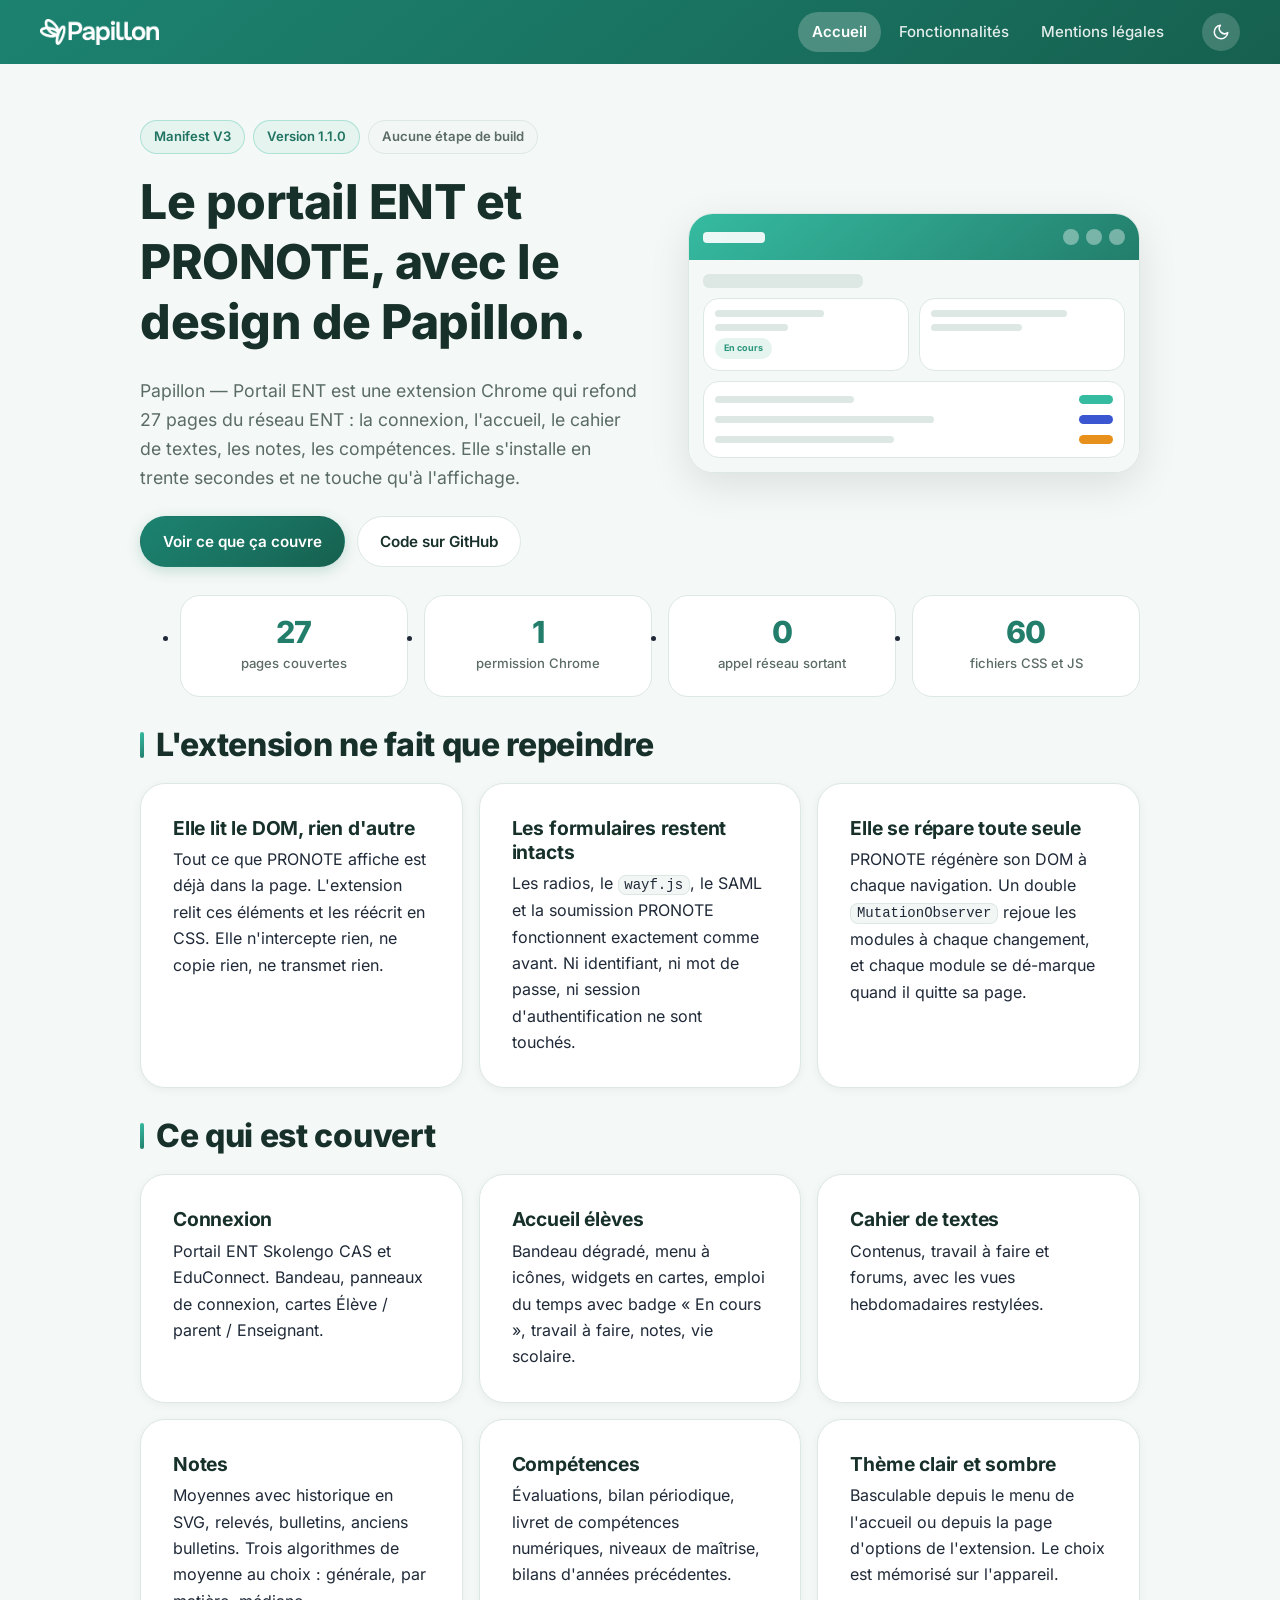
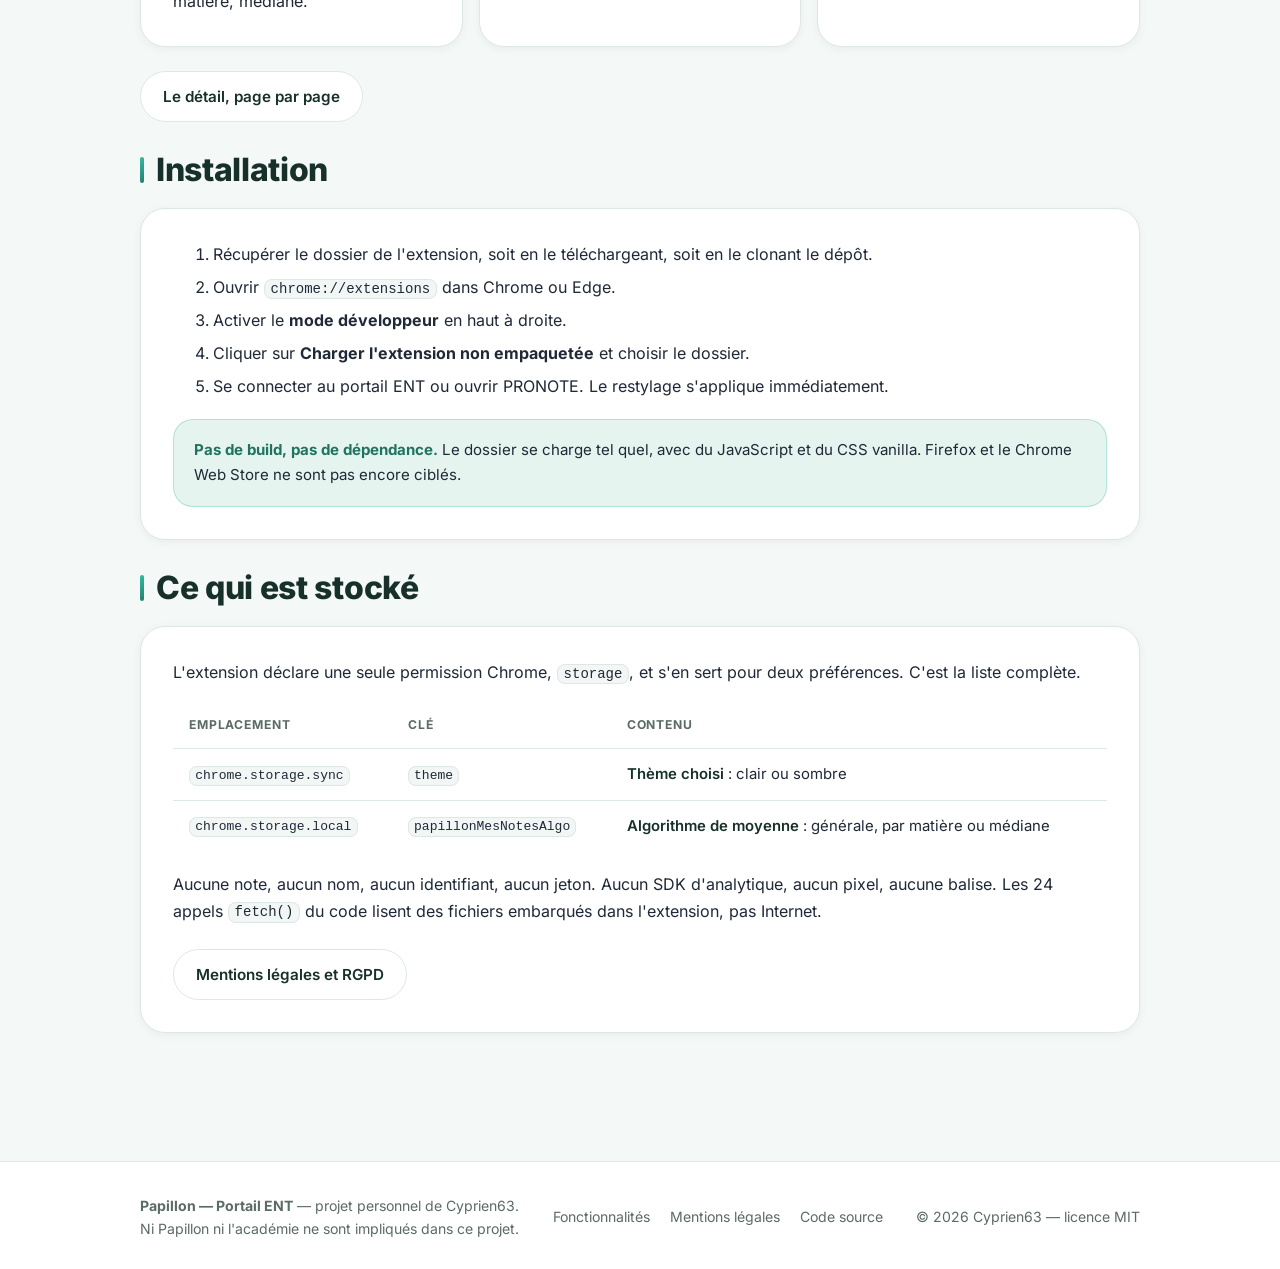
==== index.html @ 02fb1652 "Créer le site de présentation de l'extension Site statique de trois pages pour présenter Papillon — " ====
<!DOCTYPE html>
<html lang="fr">
<head>
<meta charset="utf-8">
<meta name="viewport" content="width=device-width, initial-scale=1">
<title>Papillon — Portail ENT · L'extension qui refont PRONOTE</title>
<meta name="description" content="Extension Chrome (Manifest V3) qui refond les pages du portail ENT et de PRONOTE avec le design de l'application Papillon. Aucune donnée collectée, une seule permission, aucun appel réseau.">
<link rel="icon" href="assets/img/favicon.png" type="image/png">
<link rel="stylesheet" href="assets/css/style.css">
<script>
  /* Applique le thème avant le rendu, sinon la page clignote en clair. */
  (function () {
    try {
      var t = localStorage.getItem('theme');
      if (t !== 'dark' && t !== 'light') {
        t = matchMedia('(prefers-color-scheme: dark)').matches ? 'dark' : 'light';
      }
      if (t === 'dark') { document.documentElement.classList.add('dark'); }
      document.documentElement.style.colorScheme = t;
    } catch (e) {}
  })();
</script>
</head>
<body>

<header class="site-header">
  <a href="index.html" aria-label="Papillon — Portail ENT, accueil">
    <img src="assets/img/logotype.png" alt="Papillon — Portail ENT" width="119" height="26">
  </a>

  <button class="nav-toggle" data-nav-toggle aria-expanded="false" aria-controls="nav-principal" aria-label="Ouvrir le menu">
    <svg viewBox="0 0 24 24" fill="none" stroke="currentColor" stroke-width="2" stroke-linecap="round" aria-hidden="true">
      <path d="M3 6h18M3 12h18M3 18h18"/>
    </svg>
  </button>

  <nav class="site-nav" id="nav-principal" data-nav aria-label="Navigation principale">
    <a href="index.html" aria-current="page">Accueil</a>
    <a href="pages/fonctionnalites.html">Fonctionnalités</a>
    <a href="pages/mentions-legales.html">Mentions légales</a>
  </nav>

  <button class="theme-toggle" data-theme-toggle aria-pressed="false" aria-label="Basculer le thème clair / sombre">
    <svg viewBox="0 0 24 24" fill="none" stroke="currentColor" stroke-width="2" stroke-linecap="round" stroke-linejoin="round" aria-hidden="true">
      <path d="M21 12.8A9 9 0 1 1 11.2 3a7 7 0 0 0 9.8 9.8z"/>
    </svg>
  </button>
</header>

<main class="wrap">

  <!-- Hero ---------------------------------------------------------------- -->
  <section class="grid-2">
    <div>
      <div class="chip-row" style="margin-bottom:18px">
        <span class="chip">Manifest V3</span>
        <span class="chip">Version 1.1.0</span>
        <span class="chip chip-quiet">Aucune étape de build</span>
      </div>

      <h1>Le portail ENT et PRONOTE, avec le design de Papillon.</h1>

      <p class="lead">
        Papillon — Portail ENT est une extension Chrome qui refond 27 pages du réseau
        ENT : la connexion, l'accueil, le cahier de textes, les notes, les compétences.
        Elle s'installe en trente secondes et ne touche qu'à l'affichage.
      </p>

      <div class="btn-row">
        <a class="btn btn-primary" href="pages/fonctionnalites.html">
          Voir ce que ça couvre
        </a>
        <a class="btn btn-ghost" href="https://github.com/cyprien63/papillon-pronote">
          Code sur GitHub
        </a>
      </div>
    </div>

    <!-- Maquette dessinée en CSS : ce n'est pas une capture d'écran inventée -->
    <div class="shot">
      <div class="mock">
        <div class="mock-bar">
          <span class="mock-logo"></span>
          <span class="mock-dot"></span>
          <span class="mock-dot"></span>
          <span class="mock-dot"></span>
        </div>
        <div class="mock-body">
          <div class="mock-title"></div>
          <div class="mock-cards">
            <div class="mock-card">
              <span class="mock-line w60"></span>
              <span class="mock-line w40"></span>
              <span class="mock-pill">En cours</span>
            </div>
            <div class="mock-card">
              <span class="mock-line w75"></span>
              <span class="mock-line w50"></span>
            </div>
          </div>
          <div class="mock-card mock-card-tall">
            <div class="mock-row"><span class="mock-line w35"></span><span class="mock-badge b1"></span></div>
            <div class="mock-row"><span class="mock-line w55"></span><span class="mock-badge b2"></span></div>
            <div class="mock-row"><span class="mock-line w45"></span><span class="mock-badge b3"></span></div>
          </div>
        </div>
      </div>
    </div>
  </section>

  <!-- Chiffres ------------------------------------------------------------ -->
  <section>
    <ul class="stats">
      <li class="stat"><b>27</b><span>pages couvertes</span></li>
      <li class="stat"><b>1</b><span>permission Chrome</span></li>
      <li class="stat"><b>0</b><span>appel réseau sortant</span></li>
      <li class="stat"><b>60</b><span>fichiers CSS et JS</span></li>
    </ul>
  </section>

  <!-- Principe ------------------------------------------------------------ -->
  <section>
    <h2 class="section-title">L'extension ne fait que repeindre</h2>

    <div class="grid">
      <article class="card">
        <h3>Elle lit le DOM, rien d'autre</h3>
        <p>
          Tout ce que PRONOTE affiche est déjà dans la page. L'extension relit ces
          éléments et les réécrit en CSS. Elle n'intercepte rien, ne copie rien,
          ne transmet rien.
        </p>
      </article>

      <article class="card">
        <h3>Les formulaires restent intacts</h3>
        <p>
          Les radios, le <code>wayf.js</code>, le SAML et la soumission PRONOTE
          fonctionnent exactement comme avant. Ni identifiant, ni mot de passe,
          ni session d'authentification ne sont touchés.
        </p>
      </article>

      <article class="card">
        <h3>Elle se répare toute seule</h3>
        <p>
          PRONOTE régénère son DOM à chaque navigation. Un double
          <code>MutationObserver</code> rejoue les modules à chaque changement, et
          chaque module se dé-marque quand il quitte sa page.
        </p>
      </article>
    </div>
  </section>

  <!-- Périmètre ----------------------------------------------------------- -->
  <section>
    <h2 class="section-title">Ce qui est couvert</h2>

    <div class="grid">
      <article class="card">
        <h3>Connexion</h3>
        <p>
          Portail ENT Skolengo CAS et EduConnect. Bandeau, panneaux de connexion,
          cartes Élève / parent / Enseignant.
        </p>
      </article>

      <article class="card">
        <h3>Accueil élèves</h3>
        <p>
          Bandeau dégradé, menu à icônes, widgets en cartes, emploi du temps avec
          badge « En cours », travail à faire, notes, vie scolaire.
        </p>
      </article>

      <article class="card">
        <h3>Cahier de textes</h3>
        <p>
          Contenus, travail à faire et forums, avec les vues hebdomadaires
          restylées.
        </p>
      </article>

      <article class="card">
        <h3>Notes</h3>
        <p>
          Moyennes avec historique en SVG, relevés, bulletins, anciens bulletins.
          Trois algorithmes de moyenne au choix : générale, par matière, médiane.
        </p>
      </article>

      <article class="card">
        <h3>Compétences</h3>
        <p>
          Évaluations, bilan périodique, livret de compétences numériques, niveaux
          de maîtrise, bilans d'années précédentes.
        </p>
      </article>

      <article class="card">
        <h3>Thème clair et sombre</h3>
        <p>
          Basculable depuis le menu de l'accueil ou depuis la page d'options de
          l'extension. Le choix est mémorisé sur l'appareil.
        </p>
      </article>
    </div>

    <div class="btn-row">
      <a class="btn btn-ghost" href="pages/fonctionnalites.html">Le détail, page par page</a>
    </div>
  </section>

  <!-- Installation -------------------------------------------------------- -->
  <section>
    <h2 class="section-title">Installation</h2>

    <div class="card">
      <ol class="legal" style="margin:0">
        <li>
          Récupérer le dossier de l'extension, soit en le téléchargeant, soit en
          le clonant le dépôt.
        </li>
        <li>
          Ouvrir <code>chrome://extensions</code> dans Chrome ou Edge.
        </li>
        <li>
          Activer le <strong>mode développeur</strong> en haut à droite.
        </li>
        <li>
          Cliquer sur <strong>Charger l'extension non empaquetée</strong> et
          choisir le dossier.
        </li>
        <li>
          Se connecter au portail ENT ou ouvrir PRONOTE. Le restylage s'applique
          immédiatement.
        </li>
      </ol>
      <p class="notice" style="margin-top:20px">
        <b>Pas de build, pas de dépendance.</b> Le dossier se charge tel quel,
        avec du JavaScript et du CSS vanilla. Firefox et le Chrome Web Store ne
        sont pas encore ciblés.
      </p>
    </div>
  </section>

  <!-- Données ------------------------------------------------------------- -->
  <section>
    <h2 class="section-title">Ce qui est stocké</h2>

    <div class="card">
      <p>
        L'extension déclare une seule permission Chrome, <code>storage</code>, et
        s'en sert pour deux préférences. C'est la liste complète.
      </p>

      <div class="table-scroll">
        <table>
          <thead>
            <tr>
              <th>Emplacement</th>
              <th>Clé</th>
              <th>Contenu</th>
            </tr>
          </thead>
          <tbody>
            <tr>
              <td><code>chrome.storage.sync</code></td>
              <td><code>theme</code></td>
              <td><strong>Thème choisi</strong> : clair ou sombre</td>
            </tr>
            <tr>
              <td><code>chrome.storage.local</code></td>
              <td><code>papillonMesNotesAlgo</code></td>
              <td><strong>Algorithme de moyenne</strong> : générale, par matière ou médiane</td>
            </tr>
          </tbody>
        </table>
      </div>

      <p style="margin-top:20px">
        Aucune note, aucun nom, aucun identifiant, aucun jeton. Aucun SDK
        d'analytique, aucun pixel, aucune balise. Les 24 appels
        <code>fetch()</code> du code lisent des fichiers embarqués dans
        l'extension, pas Internet.
      </p>

      <div class="btn-row">
        <a class="btn btn-ghost" href="pages/mentions-legales.html">Mentions légales et RGPD</a>
      </div>
    </div>
  </section>

</main>

<footer class="site-footer">
  <div class="footer-inner">
    <div>
      <strong>Papillon — Portail ENT</strong> — projet personnel de Cyprien63.<br>
      Ni Papillon ni l'académie ne sont impliqués dans ce projet.
    </div>
    <nav class="footer-links" aria-label="Liens de pied de page">
      <a href="pages/fonctionnalites.html">Fonctionnalités</a>
      <a href="pages/mentions-legales.html">Mentions légales</a>
      <a href="https://github.com/cyprien63/papillon-pronote">Code source</a>
    </nav>
    <div>© <span data-annee>2026</span> Cyprien63 — licence MIT</div>
  </div>
</footer>

<script src="assets/js/site.js"></script>
</body>
</html>
---- assets/css/style.css ----
/* ==========================================================================
   Papillon — Portail ENT · site de présentation
   Les valeurs ci-dessous sont celles de l'extension (content/pronote/accueil/pronote.css).
   Ne pas diverger : le site doit ressembler à ce que produit l'extension.
   ========================================================================== */

/* --- Inter embarquée (aucune requête externe) ----------------------------- */
@font-face {
  font-family: 'Inter';
  font-style: normal;
  font-weight: 400;
  font-display: swap;
  src: url('../fonts/inter-400-latin.woff2') format('woff2');
  unicode-range: U+0000-00FF, U+0131, U+0152-0153, U+02BB-02BC, U+2000-206F, U+2074, U+20AC, U+2122, U+2191, U+2193, U+2212, U+2215;
}
@font-face {
  font-family: 'Inter';
  font-style: normal;
  font-weight: 400;
  font-display: swap;
  src: url('../fonts/inter-400-latin-ext.woff2') format('woff2');
  unicode-range: U+0100-024F, U+0259, U+1E00-1EFF, U+2020, U+20A0-20AB, U+2113, U+2C60-2C7F, U+A720-A7FF;
}
@font-face {
  font-family: 'Inter';
  font-style: normal;
  font-weight: 500;
  font-display: swap;
  src: url('../fonts/inter-500-latin.woff2') format('woff2');
  unicode-range: U+0000-00FF, U+0131, U+0152-0153, U+02BB-02BC, U+2000-206F, U+2074, U+20AC, U+2122, U+2191, U+2193, U+2212, U+2215;
}
@font-face {
  font-family: 'Inter';
  font-style: normal;
  font-weight: 500;
  font-display: swap;
  src: url('../fonts/inter-500-latin-ext.woff2') format('woff2');
  unicode-range: U+0100-024F, U+0259, U+1E00-1EFF, U+2020, U+20A0-20AB, U+2113, U+2C60-2C7F, U+A720-A7FF;
}
@font-face {
  font-family: 'Inter';
  font-style: normal;
  font-weight: 600;
  font-display: swap;
  src: url('../fonts/inter-600-latin.woff2') format('woff2');
  unicode-range: U+0000-00FF, U+0131, U+0152-0153, U+02BB-02BC, U+2000-206F, U+2074, U+20AC, U+2122, U+2191, U+2193, U+2212, U+2215;
}
@font-face {
  font-family: 'Inter';
  font-style: normal;
  font-weight: 600;
  font-display: swap;
  src: url('../fonts/inter-600-latin-ext.woff2') format('woff2');
  unicode-range: U+0100-024F, U+0259, U+1E00-1EFF, U+2020, U+20A0-20AB, U+2113, U+2C60-2C7F, U+A720-A7FF;
}
@font-face {
  font-family: 'Inter';
  font-style: normal;
  font-weight: 700;
  font-display: swap;
  src: url('../fonts/inter-700-latin.woff2') format('woff2');
  unicode-range: U+0000-00FF, U+0131, U+0152-0153, U+02BB-02BC, U+2000-206F, U+2074, U+20AC, U+2122, U+2191, U+2193, U+2212, U+2215;
}
@font-face {
  font-family: 'Inter';
  font-style: normal;
  font-weight: 700;
  font-display: swap;
  src: url('../fonts/inter-700-latin-ext.woff2') format('woff2');
  unicode-range: U+0100-024F, U+0259, U+1E00-1EFF, U+2020, U+20A0-20AB, U+2113, U+2C60-2C7F, U+A720-A7FF;
}
@font-face {
  font-family: 'Inter';
  font-style: normal;
  font-weight: 800;
  font-display: swap;
  src: url('../fonts/inter-800-latin.woff2') format('woff2');
  unicode-range: U+0000-00FF, U+0131, U+0152-0153, U+02BB-02BC, U+2000-206F, U+2074, U+20AC, U+2122, U+2191, U+2193, U+2212, U+2215;
}
@font-face {
  font-family: 'Inter';
  font-style: normal;
  font-weight: 800;
  font-display: swap;
  src: url('../fonts/inter-800-latin-ext.woff2') format('woff2');
  unicode-range: U+0100-024F, U+0259, U+1E00-1EFF, U+2020, U+20A0-20AB, U+2113, U+2C60-2C7F, U+A720-A7FF;
}

/* --- Tokens --------------------------------------------------------------- */
:root {
  --papillon-grad: linear-gradient(140deg, #35bba0 0%, #2ea08a 46%, #227e6b 100%);
  /* Le degrade ci-dessus est celui de l'extension. Sur du texte blanc il
     n'atteint pas 4.5:1 au debut (#35bba0 = 2.40:1). Ce second degrade garde
     la meme teinte mais descend assez bas pour passer AA. */
  --papillon-grad-strong: linear-gradient(140deg, #1c8270 0%, #1a7563 46%, #16604f 100%);
  --papillon-primary: #35bba0;
  --papillon-green-600: #227e6b;
  --papillon-select: #29947a;
  /* Couleur de lien lisible : #29947a ne fait que 3.49:1 sur le fond clair. */
  --papillon-link: #1f7360;
  --papillon-ink: #17302a;
  --papillon-body: #1f2937;
  --papillon-muted: #5b6b66;
  --papillon-page: #f4f8f6;
  --papillon-surface: #ffffff;
  --papillon-border: #dde8e5;
  --papillon-hover: #f2f6f5;
  --papillon-tint: #e5f4ef;
  --papillon-radius: 25px;
  --papillon-shadow: 0 2px 10px rgba(0, 0, 0, .05);
  --papillon-header-h: 64px;
}

html.dark {
  --papillon-ink: #e7efec;
  --papillon-body: #cfdad6;
  --papillon-muted: #93a79f;
  --papillon-page: #101513;
  --papillon-surface: #1a211e;
  --papillon-border: #2a3531;
  --papillon-hover: #202926;
  --papillon-tint: #14352c;
  --papillon-shadow: 0 2px 8px rgba(0, 0, 0, .3);
  --papillon-link: #4ecfb4;
}

/* --- Base ----------------------------------------------------------------- */
*,
*::before,
*::after { box-sizing: border-box; }

html {
  scroll-behavior: smooth;
  scroll-padding-top: calc(var(--papillon-header-h) + 16px);
}

body {
  margin: 0;
  background: var(--papillon-page);
  color: var(--papillon-body);
  font-family: 'Inter', -apple-system, BlinkMacSystemFont, 'Segoe UI', sans-serif;
  font-size: 16px;
  line-height: 1.65;
  -webkit-font-smoothing: antialiased;
  transition: background .2s ease, color .2s ease;
}

h1, h2, h3, h4 {
  color: var(--papillon-ink);
  line-height: 1.25;
  margin: 0 0 .5em;
  font-weight: 800;
  letter-spacing: -0.01em;
}

h1 { font-size: clamp(2rem, 1.4rem + 2.6vw, 3rem); }
h2 { font-size: clamp(1.5rem, 1.2rem + 1.4vw, 2rem); }
h3 { font-size: 1.2rem; font-weight: 700; }

p { margin: 0 0 1rem; }

a { color: var(--papillon-link); text-decoration: none; }
a:hover { text-decoration: underline; }

img { max-width: 100%; height: auto; display: block; }

code, .mono {
  font-family: ui-monospace, SFMono-Regular, Menlo, Consolas, monospace;
  font-size: .875em;
  background: var(--papillon-hover);
  border: 1px solid var(--papillon-border);
  border-radius: 8px;
  padding: .1em .4em;
}

/* --- En-tête -------------------------------------------------------------- */
.site-header {
  position: sticky;
  top: 0;
  z-index: 990;
  height: var(--papillon-header-h);
  background: var(--papillon-grad-strong);
  display: flex;
  align-items: center;
  gap: 24px;
  padding: 0 clamp(16px, 4vw, 40px);
}

.site-header img {
  height: 26px;
  width: auto;
  flex: 0 0 auto;
}

.site-nav {
  display: flex;
  align-items: center;
  gap: 4px;
  margin-left: auto;
}

.site-nav a {
  color: rgba(255, 255, 255, .88);
  font-size: .94rem;
  font-weight: 500;
  padding: 8px 14px;
  border-radius: 300px;
  transition: background .15s ease;
}

.site-nav a:hover {
  background: rgba(255, 255, 255, .16);
  text-decoration: none;
}

.site-nav a[aria-current='page'] {
  background: rgba(255, 255, 255, .22);
  color: #fff;
  font-weight: 600;
}

.theme-toggle {
  flex: 0 0 auto;
  width: 38px;
  height: 38px;
  border: 0;
  border-radius: 50%;
  background: rgba(255, 255, 255, .18);
  color: #fff;
  cursor: pointer;
  display: grid;
  place-items: center;
  transition: background .15s ease;
}

.theme-toggle:hover { background: rgba(255, 255, 255, .3); }
.theme-toggle svg { width: 18px; height: 18px; }

.nav-toggle { display: none; }

/* --- Trame ---------------------------------------------------------------- */
.wrap {
  max-width: 1080px;
  margin: 0 auto;
  padding: clamp(28px, 5vw, 56px) clamp(16px, 4vw, 40px);
}

.wrap > * + * { margin-top: clamp(20px, 3vw, 28px); }

.section-title {
  display: flex;
  align-items: center;
  gap: 12px;
  margin-bottom: 18px;
}

.section-title::before {
  content: '';
  width: 4px;
  height: 26px;
  border-radius: 4px;
  background: var(--papillon-grad);
  flex: 0 0 auto;
}

.lead {
  font-size: 1.1rem;
  color: var(--papillon-muted);
  max-width: 62ch;
}

/* --- Carte ---------------------------------------------------------------- */
.card {
  background: var(--papillon-surface);
  border: 1px solid var(--papillon-border);
  border-radius: var(--papillon-radius);
  padding: clamp(20px, 3vw, 32px);
  box-shadow: var(--papillon-shadow);
}

.card h3 { margin-bottom: .4rem; }
.card p:last-child { margin-bottom: 0; }

.card-empty {
  border: 1.5px dashed var(--papillon-border);
  box-shadow: none;
  text-align: center;
  color: var(--papillon-muted);
}

.grid {
  display: grid;
  gap: 16px;
  grid-template-columns: repeat(auto-fit, minmax(260px, 1fr));
}

.grid-2 {
  display: grid;
  gap: clamp(24px, 4vw, 48px);
  grid-template-columns: 1fr;
  align-items: center;
}

@media (min-width: 860px) {
  .grid-2 { grid-template-columns: 1.05fr .95fr; }
}

/* --- Boutons -------------------------------------------------------------- */
.btn {
  display: inline-flex;
  align-items: center;
  gap: 8px;
  padding: 12px 22px;
  border-radius: 300px;
  font-weight: 600;
  font-size: .95rem;
  border: 1.5px solid transparent;
  transition: transform .12s ease, background .15s ease, border-color .15s ease;
}

.btn:hover { text-decoration: none; transform: translateY(-1px); }
.btn:active { transform: translateY(0); }

.btn-primary {
  background: var(--papillon-grad-strong);
  color: #fff;
  box-shadow: 0 4px 14px rgba(34, 126, 107, .22);
}

.btn-primary:hover { color: #fff; }

.btn-ghost {
  border-color: var(--papillon-border);
  color: var(--papillon-ink);
  background: var(--papillon-surface);
}

.btn-ghost:hover { border-color: var(--papillon-select); color: var(--papillon-select); }

.btn-row {
  display: flex;
  flex-wrap: wrap;
  gap: 12px;
  margin-top: 24px;
}

/* --- Pastilles ------------------------------------------------------------ */
.chip {
  display: inline-flex;
  align-items: center;
  gap: 6px;
  padding: 5px 13px;
  border-radius: 300px;
  background: var(--papillon-tint);
  color: var(--papillon-link);
  border: 1px solid rgba(53, 187, 160, .32);
  font-size: .82rem;
  font-weight: 600;
  white-space: nowrap;
}

html.dark .chip { color: var(--papillon-primary); }

.chip-row {
  display: flex;
  flex-wrap: wrap;
  gap: 8px;
}

.chip-quiet {
  background: var(--papillon-hover);
  color: var(--papillon-muted);
  border-color: var(--papillon-border);
}

/* --- Chiffres ------------------------------------------------------------- */
.stats {
  display: grid;
  gap: 16px;
  grid-template-columns: repeat(auto-fit, minmax(150px, 1fr));
}

.stat {
  background: var(--papillon-surface);
  border: 1px solid var(--papillon-border);
  border-radius: 20px;
  padding: 20px;
  text-align: center;
}

.stat b {
  display: block;
  font-size: 1.9rem;
  font-weight: 800;
  color: var(--papillon-green-600);
  line-height: 1.1;
  letter-spacing: -0.02em;
}

html.dark .stat b { color: var(--papillon-primary); }

.stat span {
  font-size: .82rem;
  color: var(--papillon-muted);
  font-weight: 500;
}

/* --- Liste de fonctionnalités --------------------------------------------- */
.feature-list {
  list-style: none;
  margin: 0;
  padding: 0;
  display: grid;
  gap: 10px;
}

.feature-list li {
  display: flex;
  gap: 12px;
  align-items: flex-start;
  padding: 14px 16px;
  background: var(--papillon-hover);
  border: 1px solid var(--papillon-border);
  border-radius: 14px;
  font-size: .95rem;
}

.feature-list li::before {
  content: '';
  flex: 0 0 auto;
  width: 7px;
  height: 7px;
  border-radius: 50%;
  background: var(--papillon-select);
  margin-top: .55em;
}

.feature-list b { color: var(--papillon-ink); font-weight: 700; }

/* --- Tableau -------------------------------------------------------------- */
.table-scroll { overflow-x: auto; }

table {
  width: 100%;
  border-collapse: collapse;
  font-size: .93rem;
  min-width: 460px;
}

th,
td {
  text-align: left;
  padding: 13px 16px;
  border-bottom: 1px solid var(--papillon-border);
}

th {
  font-size: .76rem;
  font-weight: 700;
  text-transform: uppercase;
  letter-spacing: .07em;
  color: var(--papillon-muted);
}

tbody tr:last-child td { border-bottom: 0; }

td strong { color: var(--papillon-ink); font-weight: 600; }

.tag-ok {
  color: var(--papillon-select);
  font-weight: 700;
}

/* --- Article légal -------------------------------------------------------- */
.legal h2 {
  margin-top: 2.4rem;
  padding-top: 2rem;
  border-top: 1px solid var(--papillon-border);
}

.legal h2:first-of-type { margin-top: 1.6rem; padding-top: 0; border-top: 0; }

.legal h3 { margin-top: 1.4rem; font-size: 1.02rem; }

.legal ul { margin: 0 0 1rem; padding-left: 1.25rem; }
.legal li { margin-bottom: .4rem; }

.legal dl { margin: 0 0 1rem; }
.legal dt {
  font-weight: 700;
  color: var(--papillon-ink);
  font-size: .8rem;
  text-transform: uppercase;
  letter-spacing: .06em;
  margin-top: 1rem;
}
.legal dd { margin: .15rem 0 0; }

.notice {
  background: var(--papillon-tint);
  border: 1px solid rgba(53, 187, 160, .3);
  border-radius: 20px;
  padding: 18px 20px;
  font-size: .94rem;
}

.notice p:last-child { margin-bottom: 0; }

.notice b { color: var(--papillon-link); }

/* --- Pied de page --------------------------------------------------------- */
.site-footer {
  margin-top: clamp(40px, 6vw, 72px);
  border-top: 1px solid var(--papillon-border);
  background: var(--papillon-surface);
}

.footer-inner {
  max-width: 1080px;
  margin: 0 auto;
  padding: 32px clamp(16px, 4vw, 40px);
  display: flex;
  flex-wrap: wrap;
  gap: 20px 32px;
  align-items: center;
  justify-content: space-between;
  font-size: .88rem;
  color: var(--papillon-muted);
}

.footer-links {
  display: flex;
  flex-wrap: wrap;
  gap: 8px 20px;
}

.footer-links a { color: var(--papillon-muted); }
.footer-links a:hover { color: var(--papillon-link); }

/* --- Visuel hero ---------------------------------------------------------- */
.shot {
  border-radius: var(--papillon-radius);
  border: 1px solid var(--papillon-border);
  overflow: hidden;
  background: var(--papillon-surface);
  box-shadow: 0 12px 40px rgba(0, 0, 0, .1);
}

/* --- Mobile --------------------------------------------------------------- */
@media (max-width: 760px) {
  .nav-toggle {
    display: grid;
    place-items: center;
    order: 3;
    width: 38px;
    height: 38px;
    border: 0;
    border-radius: 50%;
    background: rgba(255, 255, 255, .18);
    color: #fff;
    cursor: pointer;
  }

  .nav-toggle svg { width: 20px; height: 20px; }

  .site-nav {
    order: 4;
    position: absolute;
    top: var(--papillon-header-h);
    left: 0;
    right: 0;
    flex-direction: column;
    align-items: stretch;
    gap: 2px;
    margin: 0;
    padding: 10px 16px 16px;
    background: #16604f;
    display: none;
  }

  .site-nav.open { display: flex; }

  .site-nav a {
    color: rgba(255, 255, 255, .9);
    border-radius: 12px;
    padding: 11px 14px;
  }

  .theme-toggle { order: 2; margin-left: auto; }
}

@media (prefers-reduced-motion: reduce) {
  html { scroll-behavior: auto; }
  * { transition: none !important; }
  .btn:hover { transform: none; }
}
/* --- Maquette CSS de l'accueil ------------------------------------------- */
/* Reproduit la mise en page de l'accueil PRONOTE restylé. Dessinée en CSS
   plutôt qu'en capture d'écran, pour ne pas montrer une image qui n'existe pas. */
.mock {
  background: var(--papillon-page);
  font-size: 12px;
}

.mock-bar {
  height: 46px;
  background: var(--papillon-grad);
  display: flex;
  align-items: center;
  gap: 7px;
  padding: 0 14px;
}

.mock-logo {
  width: 62px;
  height: 11px;
  border-radius: 4px;
  background: rgba(255, 255, 255, .9);
  margin-right: auto;
}

.mock-dot {
  width: 16px;
  height: 16px;
  border-radius: 50%;
  background: rgba(255, 255, 255, .38);
}

.mock-body {
  padding: 14px;
  display: grid;
  gap: 10px;
}

.mock-title {
  height: 14px;
  width: 38%;
  border-radius: 6px;
  background: var(--papillon-border);
}

.mock-cards {
  display: grid;
  grid-template-columns: 1fr 1fr;
  gap: 10px;
}

.mock-card {
  background: var(--papillon-surface);
  border: 1px solid var(--papillon-border);
  border-radius: 16px;
  padding: 11px;
  display: grid;
  gap: 7px;
  align-content: start;
}

.mock-card-tall { padding: 13px 11px; gap: 11px; }

.mock-line {
  height: 7px;
  border-radius: 4px;
  background: var(--papillon-border);
}

.w35 { width: 35%; }
.w40 { width: 40%; }
.w45 { width: 45%; }
.w50 { width: 50%; }
.w55 { width: 55%; }
.w60 { width: 60%; }
.w75 { width: 75%; }

.mock-pill {
  justify-self: start;
  padding: 3px 9px;
  border-radius: 300px;
  background: var(--papillon-tint);
  color: var(--papillon-select);
  font-size: 9px;
  font-weight: 700;
}

.mock-row {
  display: flex;
  align-items: center;
  justify-content: space-between;
  gap: 10px;
}

.mock-badge {
  width: 34px;
  height: 9px;
  border-radius: 300px;
  flex: 0 0 auto;
}

.b1 { background: #35bba0; }
.b2 { background: #3a56d0; }
.b3 { background: #e8901c; }
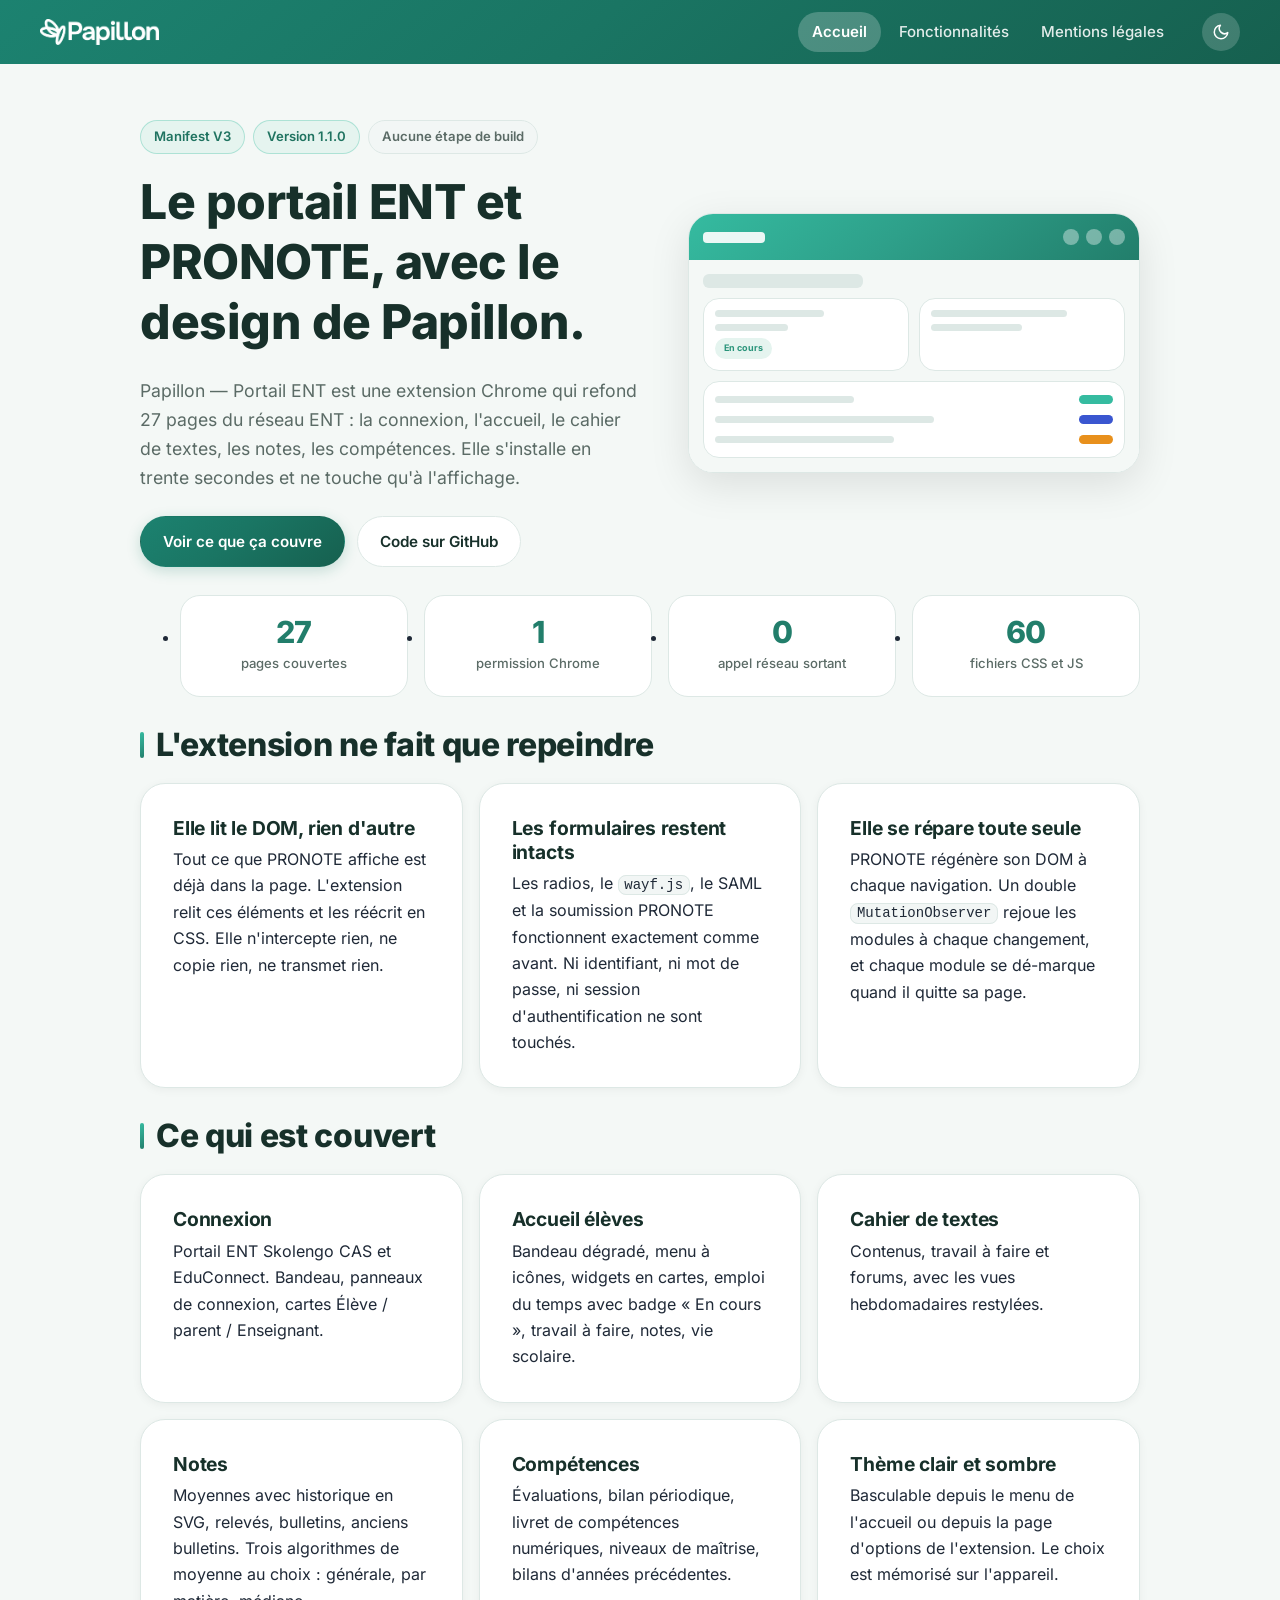
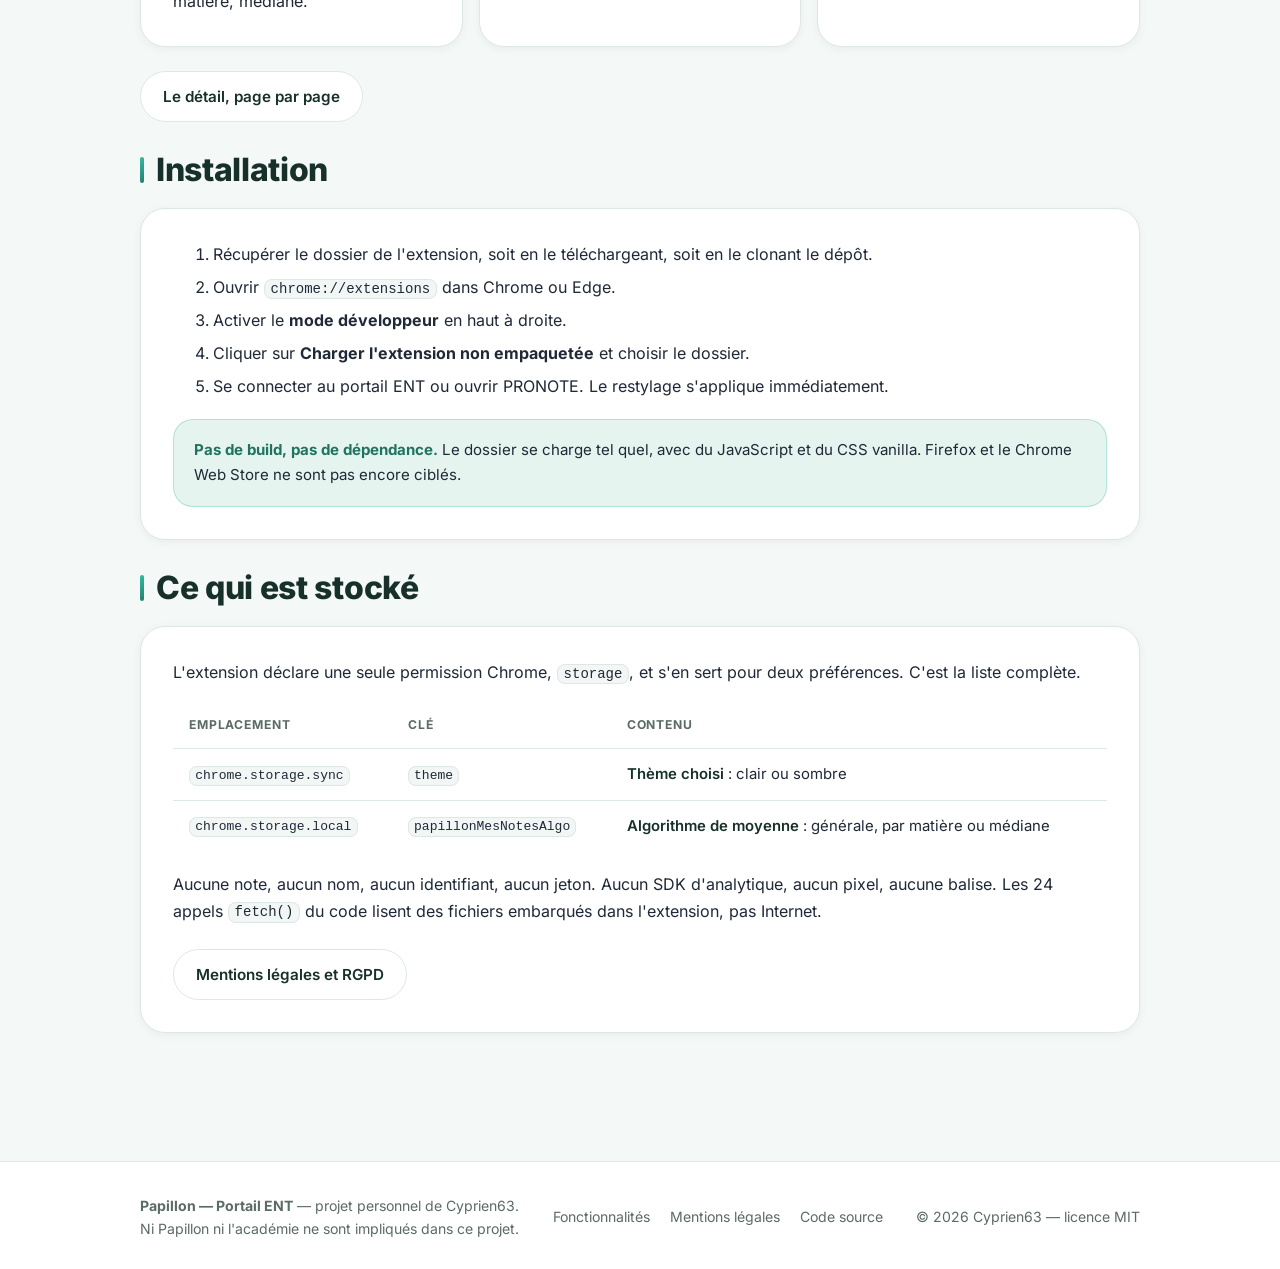
==== commit 34331f7e: "Ajouter les animations au site Apparition au défilement avec décalage en escalier (IntersectionObser" ====
--- a/index.html
+++ b/index.html
@@ -18,6 +18,15 @@
       if (t === 'dark') { document.documentElement.classList.add('dark'); }
       document.documentElement.style.colorScheme = t;
     } catch (e) {}
+    document.documentElement.className += ' js';
+
+    /* Filet de securite : si site.js ne se charge pas, les sections resteraient
+       a opacity 0 et le contenu serait invisible. On retire donc la classe .js
+       si le signal de pretude n'arrive pas. Sans JavaScript, ce bloc ne s'execute
+       pas et rien n'est masque non plus. */
+    window.papillonRepli = window.setTimeout(function () {
+      document.documentElement.classList.remove('js');
+    }, 1500);
   })();
 </script>
 </head>
@@ -50,7 +59,7 @@
 <main class="wrap">
 
   <!-- Hero ---------------------------------------------------------------- -->
-  <section class="grid-2">
+  <section class="grid-2 hero">
     <div>
       <div class="chip-row" style="margin-bottom:18px">
         <span class="chip">Manifest V3</span>
@@ -109,7 +118,7 @@
   </section>
 
   <!-- Chiffres ------------------------------------------------------------ -->
-  <section>
+  <section data-apparait data-retard="40">
     <ul class="stats">
       <li class="stat"><b>27</b><span>pages couvertes</span></li>
       <li class="stat"><b>1</b><span>permission Chrome</span></li>
@@ -119,7 +128,7 @@
   </section>
 
   <!-- Principe ------------------------------------------------------------ -->
-  <section>
+  <section data-apparait data-retard="80">
     <h2 class="section-title">L'extension ne fait que repeindre</h2>
 
     <div class="grid">
@@ -153,7 +162,7 @@
   </section>
 
   <!-- Périmètre ----------------------------------------------------------- -->
-  <section>
+  <section data-apparait data-retard="120">
     <h2 class="section-title">Ce qui est couvert</h2>
 
     <div class="grid">
@@ -212,7 +221,7 @@
   </section>
 
   <!-- Installation -------------------------------------------------------- -->
-  <section>
+  <section data-apparait data-retard="160">
     <h2 class="section-title">Installation</h2>
 
     <div class="card">
@@ -245,7 +254,7 @@
   </section>
 
   <!-- Données ------------------------------------------------------------- -->
-  <section>
+  <section data-apparait data-retard="200">
     <h2 class="section-title">Ce qui est stocké</h2>
 
     <div class="card">
--- a/assets/css/style.css
+++ b/assets/css/style.css
@@ -591,8 +591,10 @@
 
 @media (prefers-reduced-motion: reduce) {
   html { scroll-behavior: auto; }
-  * { transition: none !important; }
+  * { transition-duration: .01ms !important; animation-duration: .01ms !important; animation-iteration-count: 1 !important; }
   .btn:hover { transform: none; }
+  .shot { box-shadow: var(--papillon-shadow); }
+  [data-apparait] { opacity: 1; transform: none; }
 }
 /* --- Maquette CSS de l'accueil ------------------------------------------- */
 /* Reproduit la mise en page de l'accueil PRONOTE restylé. Dessinée en CSS
@@ -698,3 +700,177 @@
 .b1 { background: #35bba0; }
 .b2 { background: #3a56d0; }
 .b3 { background: #e8901c; }
+
+/* ==========================================================================
+   Animations
+   Volontairement peu nombreuses et courtes. La règle : rien ne bouge au repos,
+   rien ne bloque la lecture, et tout est désactivé si le visiteur demande
+   moins d'animations.
+   ========================================================================== */
+
+/* --- Apparition au défilement --------------------------------------------- */
+/* .js est posé par le script inline de chaque <head>. Sans JavaScript, aucune
+   classe n'est ajoutée et le contenu reste normalement visible : c'est le
+   seul moyen d'éviter une page vide si le script ne charge pas. */
+.js [data-apparait] {
+  opacity: 0;
+  transform: translateY(14px);
+  transition: opacity .55s cubic-bezier(.22, .61, .36, 1), transform .55s cubic-bezier(.22, .61, .36, 1);
+  will-change: opacity, transform;
+}
+
+.js [data-apparait].apparu {
+  opacity: 1;
+  transform: none;
+  will-change: auto;
+}
+
+/* --- Bandeau : reflet qui traverse le dégradé ------------------------------ */
+/* Un seul passage au chargement, puis plus rien. */
+.site-header {
+  position: relative;
+  overflow: hidden;
+}
+
+.site-header::after {
+  content: '';
+  position: absolute;
+  top: 0;
+  bottom: 0;
+  left: 0;
+  width: 38%;
+  background: linear-gradient(100deg, transparent, rgba(255, 255, 255, .22), transparent);
+  transform: translateX(-100%);
+  pointer-events: none;
+}
+
+.site-header::after { animation: reflet 1.5s cubic-bezier(.4, 0, .2, 1) .3s 1 both; }
+
+@keyframes reflet {
+  to { transform: translateX(360%); }
+}
+
+/* --- Titre du hero : montée douce ----------------------------------------- */
+.js .hero > * {
+  opacity: 0;
+  transform: translateY(18px);
+  animation: monte .6s cubic-bezier(.22, .61, .36, 1) forwards;
+}
+
+.js .hero > :nth-child(1) { animation-delay: .05s; }
+.js .hero > :nth-child(2) { animation-delay: .13s; }
+.js .hero > :nth-child(3) { animation-delay: .21s; }
+.js .hero > :nth-child(4) { animation-delay: .29s; }
+.js .hero > :nth-child(5) { animation-delay: .37s; }
+
+@keyframes monte {
+  to { opacity: 1; transform: none; }
+}
+
+/* --- Maquette : respiration lente ----------------------------------------- */
+.mock {
+  animation: respirer 7s ease-in-out infinite;
+}
+
+@keyframes respirer {
+  0%, 100% { transform: translateY(0); }
+  50% { transform: translateY(-5px); }
+}
+
+/* Pastilles de cours : décalage vertical, comme l'emploi du temps */
+.mock-row { animation: glisser 5.5s ease-in-out infinite; }
+.mock-row:nth-child(2) { animation-delay: .35s; }
+.mock-row:nth-child(3) { animation-delay: .7s; }
+
+@keyframes glisser {
+  0%, 100% { transform: translateY(0); opacity: .8; }
+  50% { transform: translateY(-2px); opacity: 1; }
+}
+
+/* --- Boutons --------------------------------------------------------------- */
+.btn-primary {
+  transition: transform .16s cubic-bezier(.22, .61, .36, 1), box-shadow .16s ease, filter .16s ease;
+}
+
+.btn-primary:hover {
+  box-shadow: 0 8px 22px rgba(34, 126, 107, .3);
+  filter: brightness(1.06);
+}
+
+.btn-primary:active { transform: translateY(0) scale(.985); }
+
+/* --- Cartes : Soulèvement au survol ---------------------------------------- */
+.card,
+.stat {
+  transition: transform .2s cubic-bezier(.22, .61, .36, 1), box-shadow .2s ease, border-color .2s ease;
+}
+
+.card:hover {
+  transform: translateY(-2px);
+  box-shadow: 0 8px 26px rgba(16, 19, 15, .07);
+}
+
+html.dark .card:hover { box-shadow: 0 8px 26px rgba(0, 0, 0, .45); }
+
+.card:hover { border-color: rgba(53, 187, 160, .4); }
+
+.stat:hover { transform: translateY(-2px); }
+
+/* Le teal des chiffres s'intensifie brièvement */
+.stat b { transition: color .2s ease; }
+.stat:hover b { color: var(--papillon-link); }
+
+/* --- Filet de titre de section --------------------------------------------- */
+.section-title::before {
+  transform-origin: center;
+}
+
+.js .section-title::before { animation: filet .6s cubic-bezier(.22, .61, .36, 1) backwards; }
+
+@keyframes filet {
+  from { transform: scaleY(0); }
+  to { transform: scaleY(1); }
+}
+
+/* --- Ligne de la liste de fonctionnalités ---------------------------------- */
+.feature-list li { transition: transform .18s ease, border-color .18s ease, background .18s ease; }
+
+.feature-list li:hover {
+  transform: translateX(3px);
+  border-color: rgba(53, 187, 160, .42);
+}
+
+/* --- Pastilles ------------------------------------------------------------- */
+.chip { transition: transform .16s ease, border-color .16s ease; }
+.chip:hover { transform: translateY(-1px); border-color: var(--papillon-link); }
+
+/* --- Bascule de thème : rotation douce ------------------------------------- */
+.theme-toggle svg { transition: transform .3s cubic-bezier(.22, .61, .36, 1); }
+.theme-toggle:hover svg { transform: rotate(-18deg); }
+
+/* --- Menu mobile ----------------------------------------------------------- */
+.site-nav.open { animation: descendre .2s cubic-bezier(.22, .61, .36, 1); }
+
+@keyframes descendre {
+  from { opacity: 0; transform: translateY(-8px); }
+  to { opacity: 1; transform: none; }
+}
+
+/* --- Retours visuels au clavier -------------------------------------------- */
+:is(a, button):focus-visible {
+  outline: 2px solid var(--papillon-link);
+  outline-offset: 3px;
+  border-radius: 8px;
+}
+
+.site-header :is(a, button):focus-visible {
+  outline-color: #fff;
+}
+
+/* --- Pas d'animation si l'onglet est en arrière-plan ------------------------- */
+@media (prefers-reduced-motion: reduce) {
+  .mock, .mock-row, .site-header::after { animation: none !important; }
+  .js .hero > * { animation: none !important; opacity: 1 !important; transform: none !important; }
+  .js .section-title::before { animation: none !important; }
+  .card:hover, .stat:hover, .feature-list li:hover, .chip:hover { transform: none; }
+}
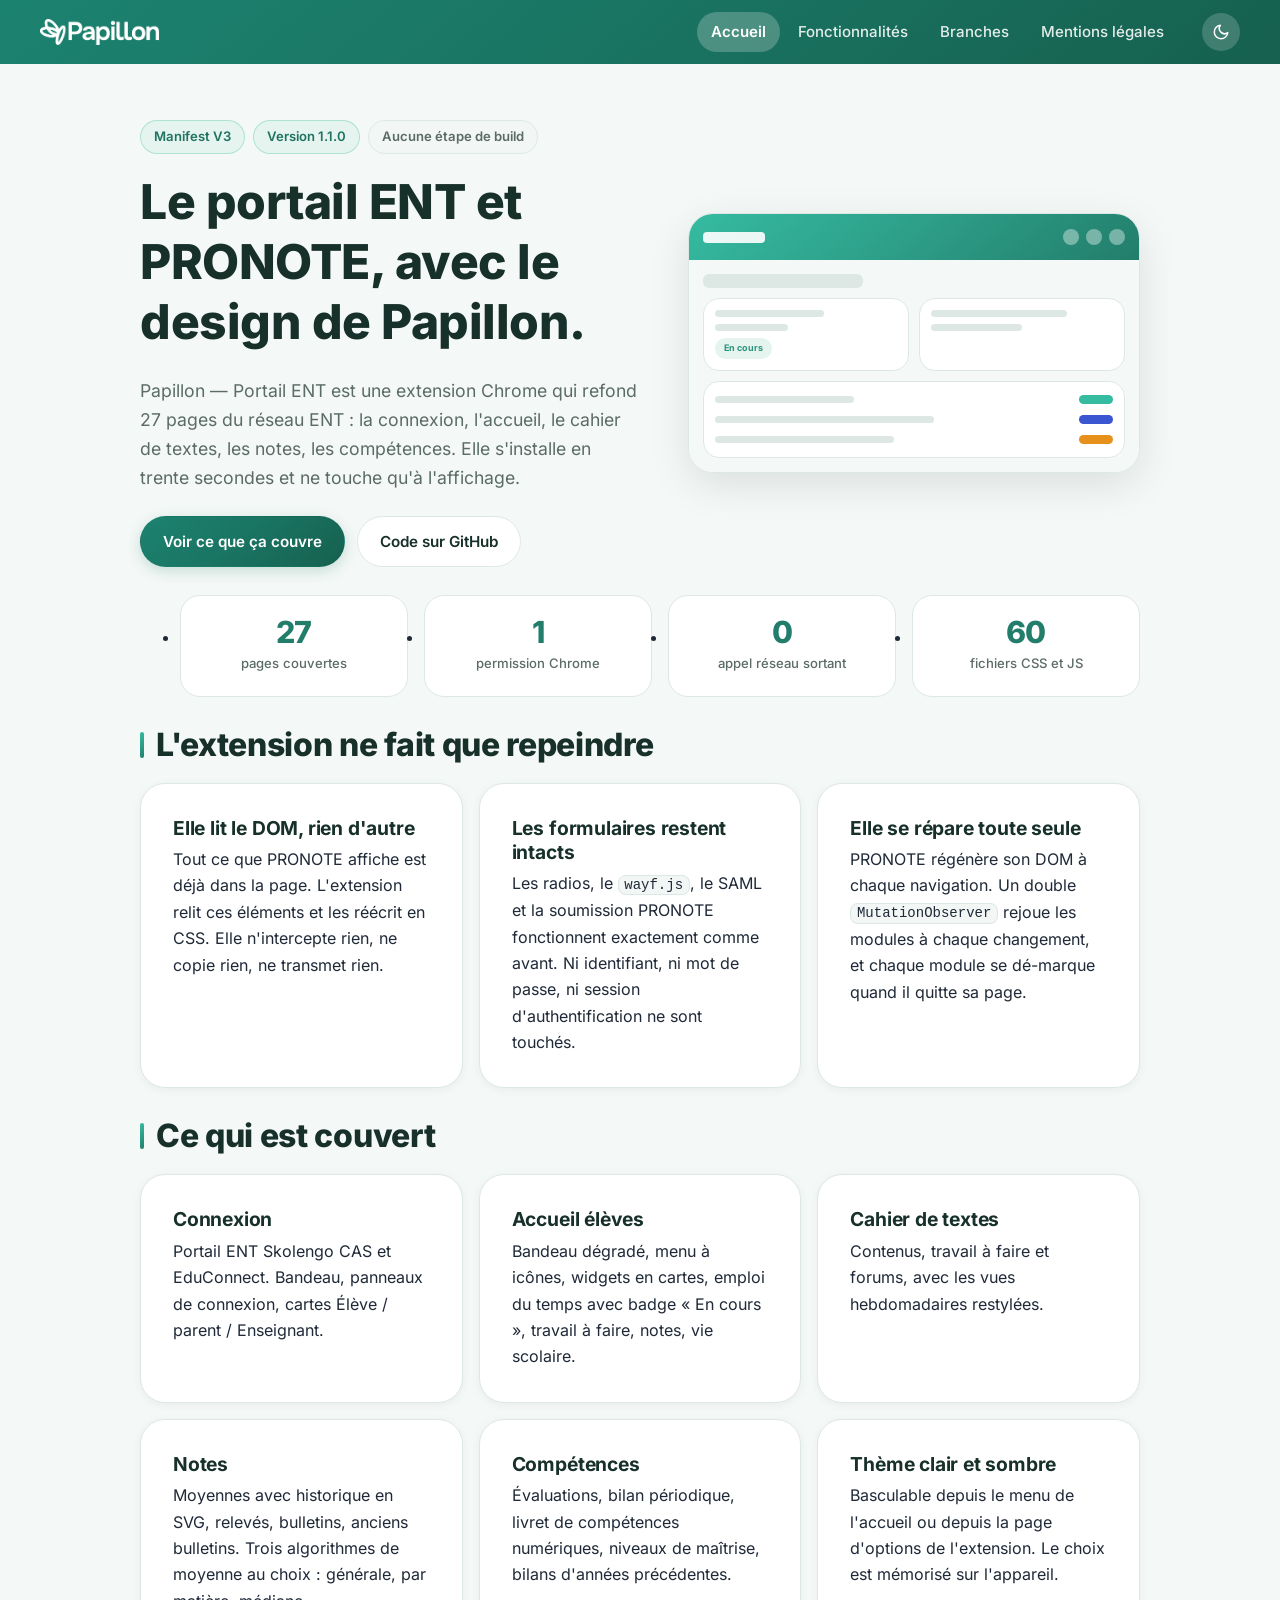
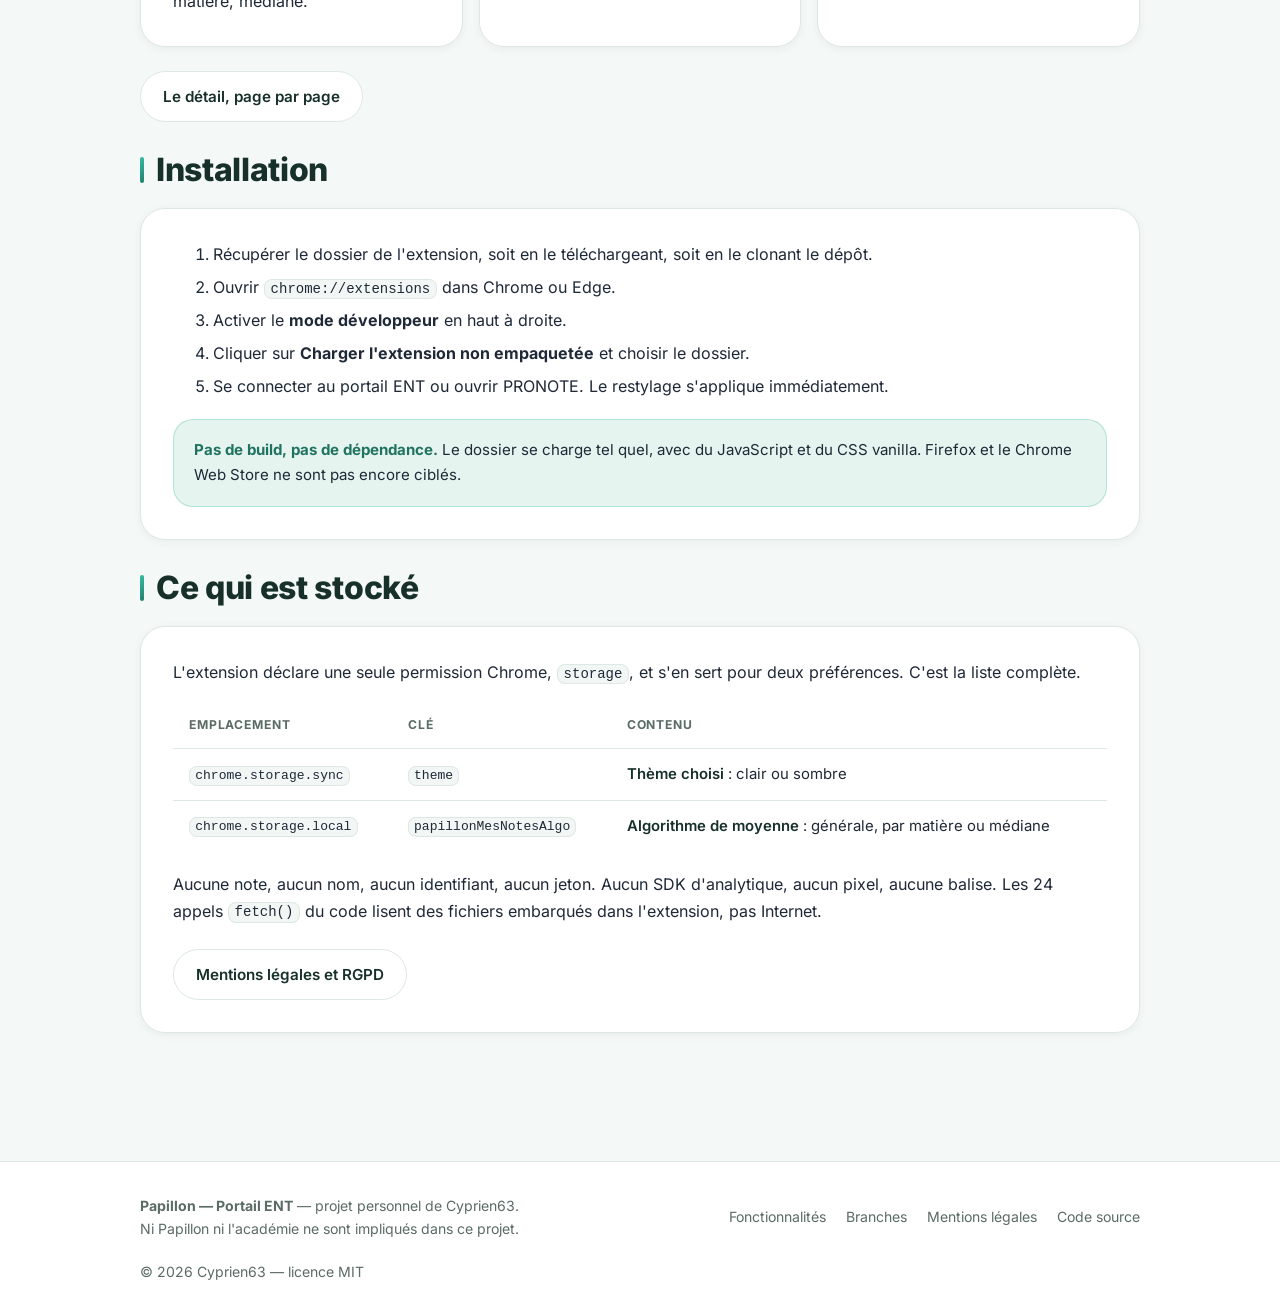
==== commit 772b5e47: "Ajouter la page Branches et le graphe des commits Page qui explique la separation entre main et SITE" ====
--- a/index.html
+++ b/index.html
@@ -46,6 +46,7 @@
   <nav class="site-nav" id="nav-principal" data-nav aria-label="Navigation principale">
     <a href="index.html" aria-current="page">Accueil</a>
     <a href="pages/fonctionnalites.html">Fonctionnalités</a>
+    <a href="pages/branches.html">Branches</a>
     <a href="pages/mentions-legales.html">Mentions légales</a>
   </nav>
 
@@ -310,6 +311,7 @@
     </div>
     <nav class="footer-links" aria-label="Liens de pied de page">
       <a href="pages/fonctionnalites.html">Fonctionnalités</a>
+      <a href="pages/branches.html">Branches</a>
       <a href="pages/mentions-legales.html">Mentions légales</a>
       <a href="https://github.com/cyprien63/papillon-pronote">Code source</a>
     </nav>
--- a/assets/css/style.css
+++ b/assets/css/style.css
@@ -874,3 +874,199 @@
   .js .section-title::before { animation: none !important; }
   .card:hover, .stat:hover, .feature-list li:hover, .chip:hover { transform: none; }
 }
+
+/* ==========================================================================
+   Graphe des commits
+   Barres empilées par jour, deux colonnes : une pour main, une pour SITE.
+   ========================================================================== */
+
+.graph {
+  background: var(--papillon-surface);
+  border: 1px solid var(--papillon-border);
+  border-radius: var(--papillon-radius);
+  padding: clamp(18px, 3vw, 28px);
+}
+
+.graph-head {
+  display: flex;
+  flex-wrap: wrap;
+  gap: 12px 24px;
+  justify-content: space-between;
+  align-items: baseline;
+  margin-bottom: 6px;
+}
+
+.graph-legend {
+  display: flex;
+  flex-wrap: wrap;
+  gap: 8px 18px;
+  font-size: .84rem;
+  color: var(--papillon-muted);
+}
+
+.graph-legend span {
+  display: inline-flex;
+  align-items: center;
+  gap: 7px;
+}
+
+.swatch {
+  width: 11px;
+  height: 11px;
+  border-radius: 3px;
+  flex: 0 0 auto;
+}
+
+.swatch-main { background: #2ea08a; }
+.swatch-site { background: #b08cf0; }
+
+/* Une ligne par jour : deux piste côte à côte */
+.graph-row {
+  display: grid;
+  grid-template-columns: 78px 1fr 1fr;
+  gap: 8px;
+  align-items: center;
+  padding: 3px 0;
+  font-size: .8rem;
+}
+
+.graph-date {
+  color: var(--papillon-muted);
+  font-variant-numeric: tabular-nums;
+  white-space: nowrap;
+}
+
+.lane {
+  display: flex;
+  align-items: center;
+  gap: 3px;
+  height: 22px;
+  border-radius: 6px;
+  background: var(--papillon-hover);
+  padding: 3px;
+  overflow: hidden;
+}
+
+.lane.is-empty { background: transparent; }
+
+.tick {
+  width: 5px;
+  min-width: 5px;
+  border-radius: 2px;
+  background: #2ea08a;
+  transition: transform .16s ease;
+}
+
+.lane-site .tick { background: #b08cf0; }
+
+.tick:hover { transform: scaleY(1.35); }
+
+.graph-foot {
+  margin-top: 18px;
+  padding-top: 16px;
+  border-top: 1px solid var(--papillon-border);
+  font-size: .82rem;
+  color: var(--papillon-muted);
+}
+
+/* Résumé chiffré */
+.branch-cards {
+  display: grid;
+  gap: 14px;
+  grid-template-columns: repeat(auto-fit, minmax(240px, 1fr));
+}
+
+.branch-card {
+  background: var(--papillon-surface);
+  border: 1px solid var(--papillon-border);
+  border-radius: 20px;
+  padding: 20px;
+  transition: transform .2s cubic-bezier(.22, .61, .36, 1), box-shadow .2s ease;
+}
+
+.branch-card:hover { transform: translateY(-2px); box-shadow: 0 8px 26px rgba(16, 19, 15, .07); }
+html.dark .branch-card:hover { box-shadow: 0 8px 26px rgba(0, 0, 0, .45); }
+
+.branch-card h3 {
+  display: flex;
+  align-items: center;
+  gap: 9px;
+  font-size: 1rem;
+  margin-bottom: .3rem;
+}
+
+.branch-card .count {
+  font-size: 1.7rem;
+  font-weight: 800;
+  letter-spacing: -0.02em;
+  color: var(--papillon-ink);
+  line-height: 1.1;
+}
+
+.branch-card .since {
+  font-size: .82rem;
+  color: var(--papillon-muted);
+}
+
+/* Liste des derniers commits */
+.commit-list {
+  list-style: none;
+  margin: 0;
+  padding: 0;
+  border: 1px solid var(--papillon-border);
+  border-radius: 20px;
+  overflow: hidden;
+  background: var(--papillon-surface);
+}
+
+.commit-list li + li { border-top: 1px solid var(--papillon-border); }
+
+.commit-list a {
+  display: grid;
+  grid-template-columns: 74px 1fr auto;
+  gap: 12px;
+  align-items: baseline;
+  padding: 12px 18px;
+  color: inherit;
+  font-size: .9rem;
+  transition: background .15s ease;
+}
+
+.commit-list a:hover { background: var(--papillon-hover); text-decoration: none; }
+
+.commit-list .sha {
+  font-family: ui-monospace, SFMono-Regular, Menlo, Consolas, monospace;
+  font-size: .8rem;
+  color: var(--papillon-link);
+}
+
+.commit-list .sujet { color: var(--papillon-ink); }
+
+.commit-list .branche {
+  font-size: .74rem;
+  font-weight: 700;
+  padding: 2px 9px;
+  border-radius: 300px;
+  white-space: nowrap;
+}
+
+.branche-main { background: #e5f4ef; color: #1f7360; }
+.branche-site { background: #efe8fc; color: #6f43b8; }
+
+html.dark .branche-main { background: #14352c; color: #4ecfb4; }
+html.dark .branche-site { background: #2a2140; color: #c4a9fb; }
+
+@media (max-width: 620px) {
+  .graph-row { grid-template-columns: 62px 1fr 1fr; gap: 5px; font-size: .72rem; }
+  .tick { width: 3px; min-width: 3px; }
+  .commit-list a { grid-template-columns: 62px 1fr; }
+  .commit-list .branche { grid-column: 2; justify-self: start; }
+}
+
+.tick-more {
+  font-size: .68rem;
+  font-weight: 700;
+  color: var(--papillon-muted);
+  padding-left: 3px;
+  white-space: nowrap;
+}
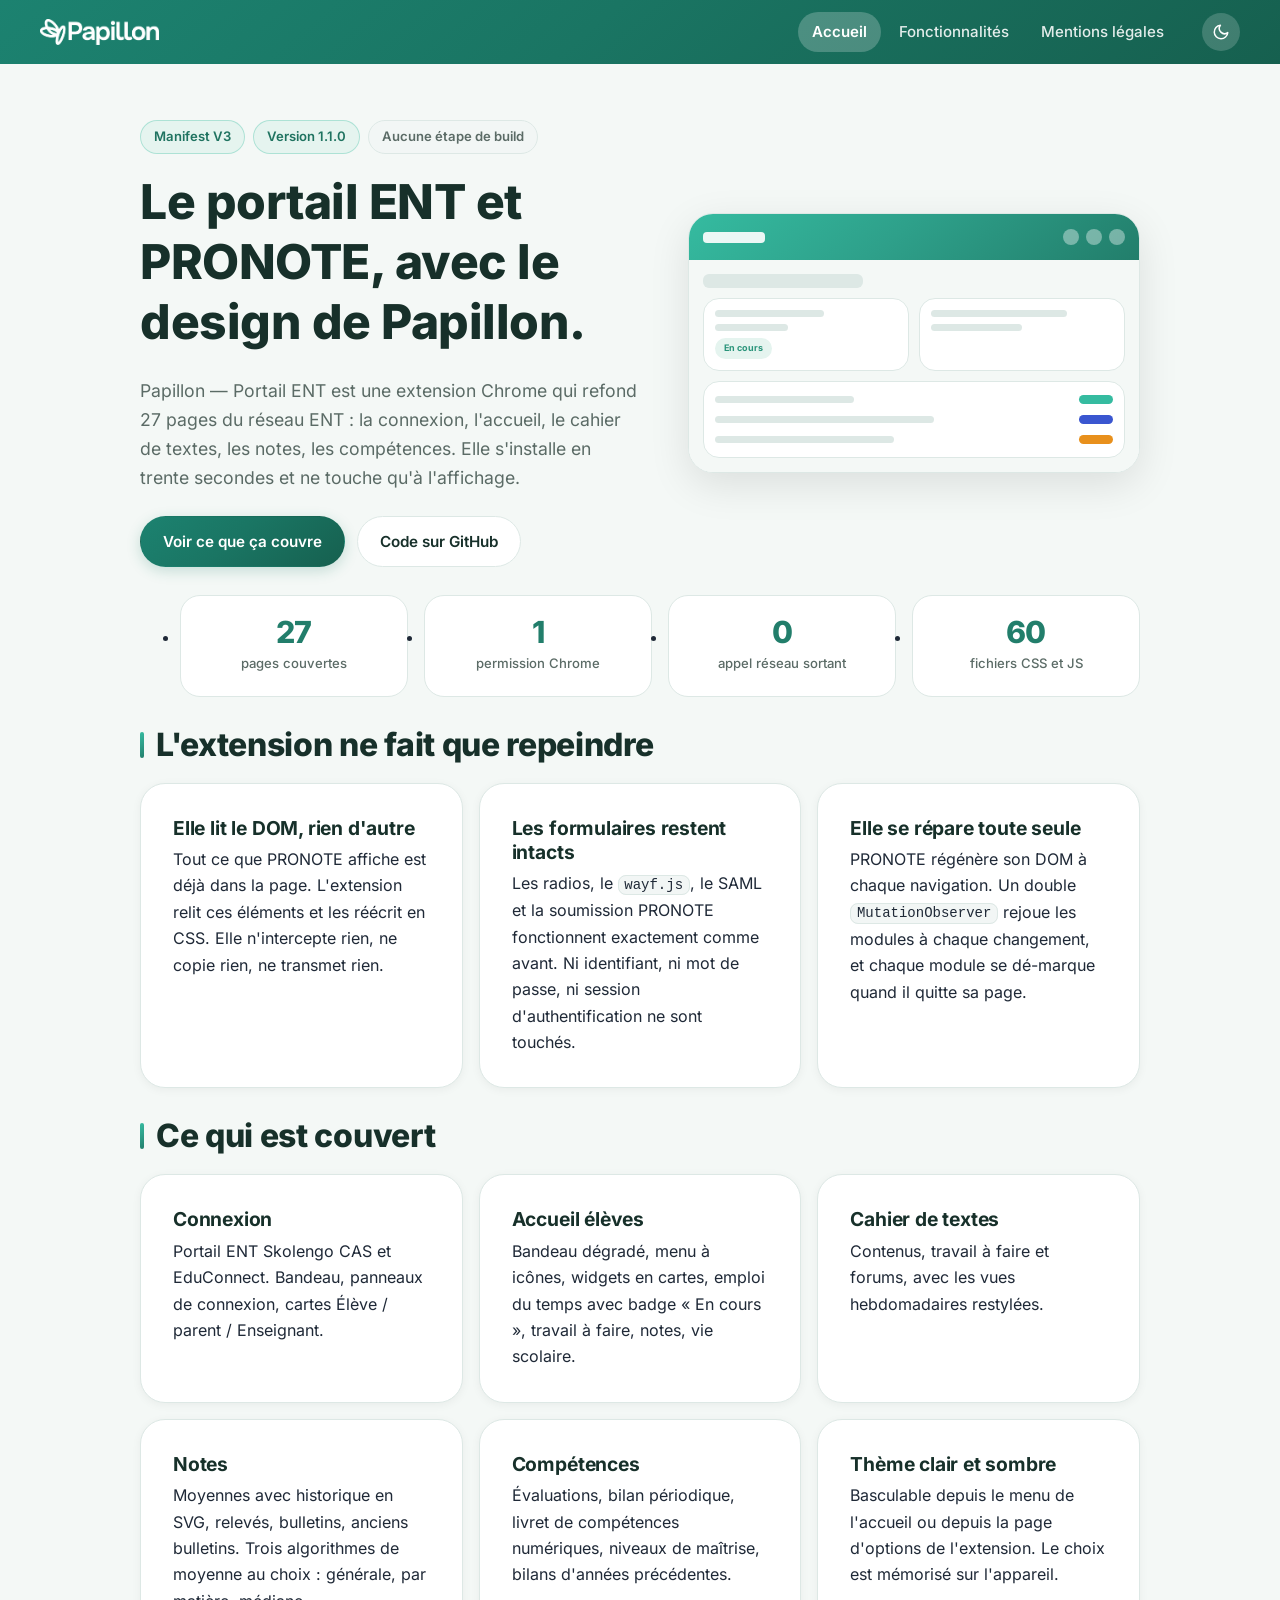
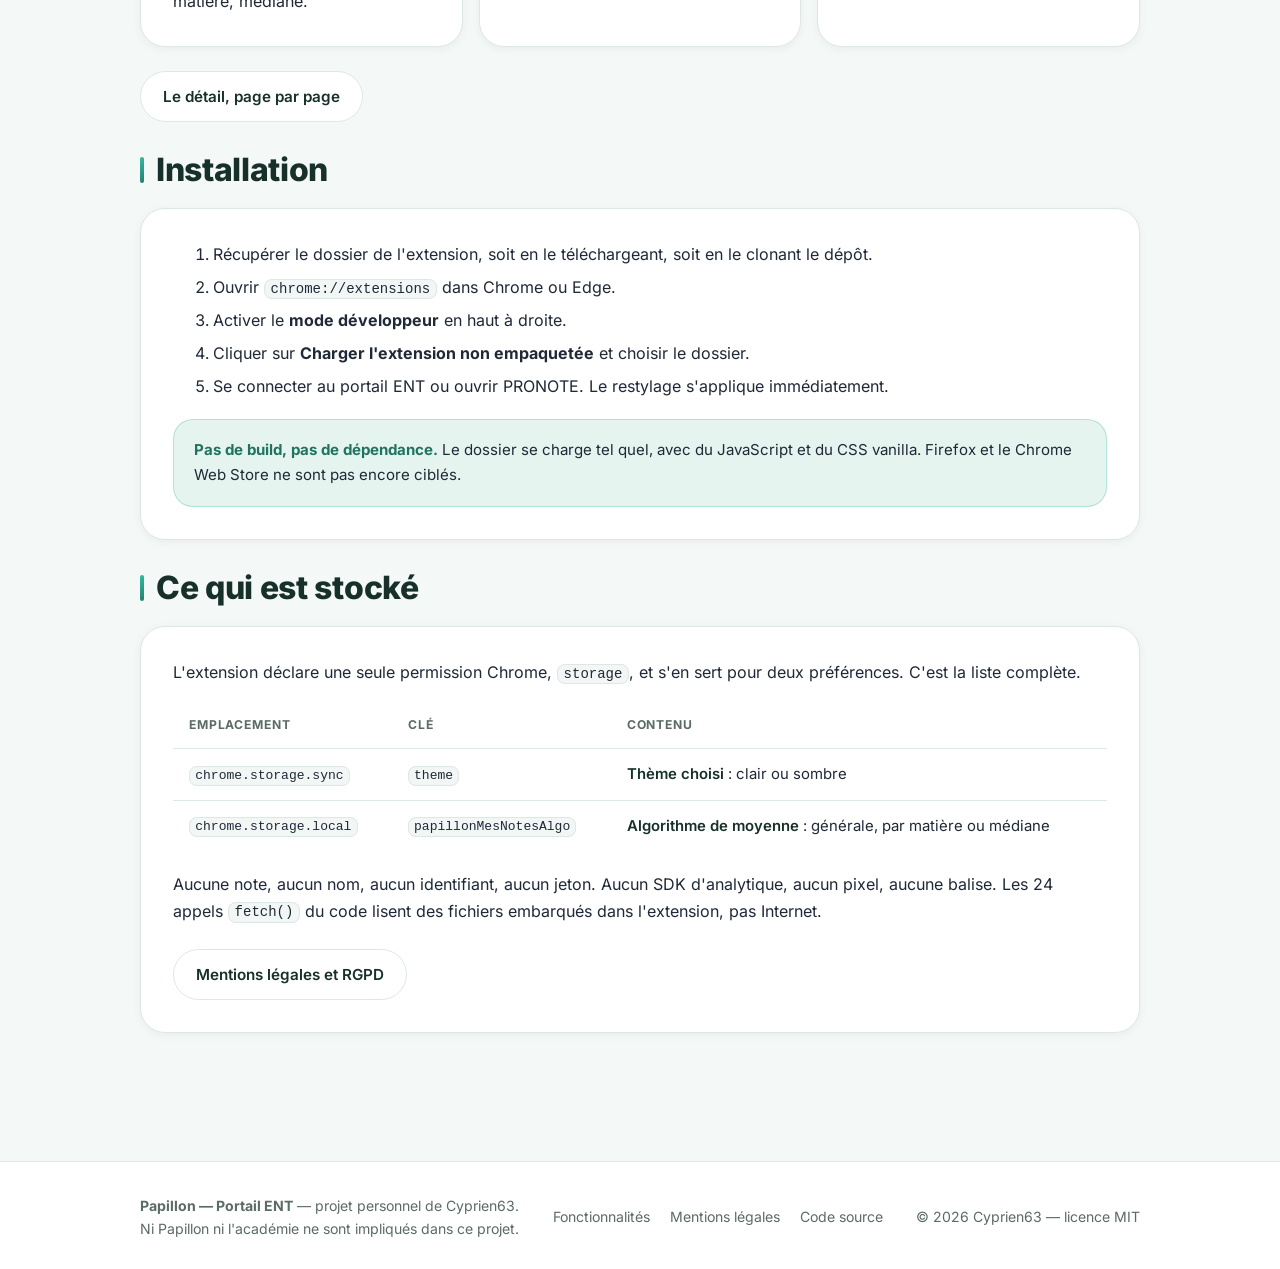
==== commit b985eb37: "Site : retirer la catégorie Branches et mettre à jour les fonctionnalités" ====
--- a/index.html
+++ b/index.html
@@ -46,7 +46,6 @@
   <nav class="site-nav" id="nav-principal" data-nav aria-label="Navigation principale">
     <a href="index.html" aria-current="page">Accueil</a>
     <a href="pages/fonctionnalites.html">Fonctionnalités</a>
-    <a href="pages/branches.html">Branches</a>
     <a href="pages/mentions-legales.html">Mentions légales</a>
   </nav>
 
@@ -311,7 +310,6 @@
     </div>
     <nav class="footer-links" aria-label="Liens de pied de page">
       <a href="pages/fonctionnalites.html">Fonctionnalités</a>
-      <a href="pages/branches.html">Branches</a>
       <a href="pages/mentions-legales.html">Mentions légales</a>
       <a href="https://github.com/cyprien63/papillon-pronote">Code source</a>
     </nav>
--- a/assets/css/style.css
+++ b/assets/css/style.css
@@ -877,7 +877,8 @@
 
 /* ==========================================================================
    Graphe des commits
-   Barres empilées par jour, deux colonnes : une pour main, une pour SITE.
+   Une courbe en aire par branche, sur un axe des dates. SVG écrit par
+   tools/commits.mjs : ici on ne règle que la couleur et l'épaisseur.
    ========================================================================== */
 
 .graph {
@@ -917,49 +918,99 @@
   flex: 0 0 auto;
 }
 
-.swatch-main { background: #2ea08a; }
-.swatch-site { background: #b08cf0; }
-
-/* Une ligne par jour : deux piste côte à côte */
-.graph-row {
-  display: grid;
-  grid-template-columns: 78px 1fr 1fr;
-  gap: 8px;
-  align-items: center;
-  padding: 3px 0;
-  font-size: .8rem;
-}
-
-.graph-date {
-  color: var(--papillon-muted);
+.swatch-main { background: #2c9581; }
+.swatch-site { background: #8f62e0; }
+
+/* La grille
+   --------
+   Une ligne par branche, une colonne par jour, le nombre écrit dans la case.
+   La couleur ne porte qu'un ordre de grandeur ; c'est le chiffre qui porte
+   l'information, donc rien n'a à être déduit d'une teinte. */
+
+.grille {
+  display: block;
+  width: 100%;
+  height: auto;
+  margin-top: 18px;
+  overflow: visible;
+}
+
+.grille-dates text {
+  fill: var(--papillon-muted);
+  font-size: 11px;
   font-variant-numeric: tabular-nums;
-  white-space: nowrap;
-}
-
-.lane {
-  display: flex;
-  align-items: center;
-  gap: 3px;
-  height: 22px;
-  border-radius: 6px;
-  background: var(--papillon-hover);
-  padding: 3px;
-  overflow: hidden;
-}
-
-.lane.is-empty { background: transparent; }
-
-.tick {
-  width: 5px;
-  min-width: 5px;
-  border-radius: 2px;
-  background: #2ea08a;
-  transition: transform .16s ease;
-}
-
-.lane-site .tick { background: #b08cf0; }
-
-.tick:hover { transform: scaleY(1.35); }
+}
+
+.grille-etiquette {
+  fill: var(--papillon-ink);
+  font-size: 13px;
+  font-weight: 700;
+}
+
+.cellule rect {
+  stroke: transparent;
+  stroke-width: 1.5;
+}
+
+.cellule text {
+  font-size: 15px;
+  font-weight: 700;
+  font-variant-numeric: tabular-nums;
+  text-anchor: middle;
+  pointer-events: none;
+}
+
+/* Une case vide reste un rectangle, sinon la ligne semble s'arrêter au
+   dernier jour où il y a eu du travail. */
+.cellule.niv-0 rect {
+  fill: none;
+  stroke: var(--papillon-border);
+  stroke-dasharray: 3 3;
+}
+
+.cellule.niv-0 text { fill: var(--papillon-muted); font-weight: 400; }
+
+/* Cinq paliers par branche. L'échelle est propre à chaque branche — `main`
+   atteint 14, `SITE` 10 — donc les paliers ne sont pas les mêmes couleurs
+   d'une ligne à l'autre : ce qui compte, c'est que `SITE` n'ait pas l'air
+   calme le jour où elle a fait dix commits. */
+.cell-main.niv-1 rect { fill: #cfe8e1; }
+.cell-main.niv-2 rect { fill: #8fcbba; }
+.cell-main.niv-3 rect { fill: #2b7f6d; }
+.cell-main.niv-4 rect { fill: #1c6b5a; }
+.cell-main.niv-1 text { fill: #145045; }
+.cell-main.niv-2 text { fill: #0e3a31; }
+.cell-main.niv-3 text { fill: #ffffff; }
+.cell-main.niv-4 text { fill: #ffffff; }
+
+.cell-site.niv-1 rect { fill: #e5d9f8; }
+.cell-site.niv-2 rect { fill: #c3a7ee; }
+.cell-site.niv-3 rect { fill: #7a51cc; }
+.cell-site.niv-4 rect { fill: #553199; }
+.cell-site.niv-1 text { fill: #4a2a80; }
+.cell-site.niv-2 text { fill: #3a1f6b; }
+.cell-site.niv-3 text { fill: #ffffff; }
+.cell-site.niv-4 text { fill: #ffffff; }
+
+html.dark .cell-main.niv-1 rect { fill: #14413a; }
+html.dark .cell-main.niv-2 rect { fill: #1c6153; }
+html.dark .cell-main.niv-3 rect { fill: #257060; }
+html.dark .cell-main.niv-4 rect { fill: #4ecfb4; }
+html.dark .cell-main.niv-1 text { fill: #7fc9ba; }
+html.dark .cell-main.niv-2 text { fill: #a5ddcf; }
+html.dark .cell-main.niv-3 text { fill: #ffffff; }
+html.dark .cell-main.niv-4 text { fill: #06231d; }
+
+html.dark .cell-site.niv-1 rect { fill: #2c2247; }
+html.dark .cell-site.niv-2 rect { fill: #42306e; }
+html.dark .cell-site.niv-3 rect { fill: #6b47b5; }
+html.dark .cell-site.niv-4 rect { fill: #b593ee; }
+html.dark .cell-site.niv-1 text { fill: #b79ce8; }
+html.dark .cell-site.niv-2 text { fill: #cfc0ef; }
+html.dark .cell-site.niv-3 text { fill: #ffffff; }
+html.dark .cell-site.niv-4 text { fill: #1b0f33; }
+
+.cellule:hover rect { stroke: var(--papillon-ink); }
 
 .graph-foot {
   margin-top: 18px;
@@ -1005,6 +1056,17 @@
 
 .branch-card .since {
   font-size: .82rem;
+  color: var(--papillon-muted);
+}
+
+/* Qui a écrit les commits, quand le dépôt a plus d'un auteur. La nuance est
+  importante — c'est la différence entre l'activité du dépôt et le travail de
+  quelqu'un — donc un peu plus petit que la date, mais pas au point de devenir
+  illisible. */
+.branch-card .auteurs {
+  margin-top: 4px;
+  font-size: .78rem;
+  line-height: 1.4;
   color: var(--papillon-muted);
 }
 
@@ -1057,16 +1119,11 @@
 html.dark .branche-site { background: #2a2140; color: #c4a9fb; }
 
 @media (max-width: 620px) {
-  .graph-row { grid-template-columns: 62px 1fr 1fr; gap: 5px; font-size: .72rem; }
-  .tick { width: 3px; min-width: 3px; }
+  /* Sur un téléphone, 19 colonnes casées dans 320px donneraient des cases de
+     13px : les chiffres deviendraient illisibles. La grille défile donc
+     horizontalement plutôt que de rétrécir. */
+  .graph { overflow-x: auto; }
+  .grille { min-width: 580px; }
   .commit-list a { grid-template-columns: 62px 1fr; }
   .commit-list .branche { grid-column: 2; justify-self: start; }
 }
-
-.tick-more {
-  font-size: .68rem;
-  font-weight: 700;
-  color: var(--papillon-muted);
-  padding-left: 3px;
-  white-space: nowrap;
-}
